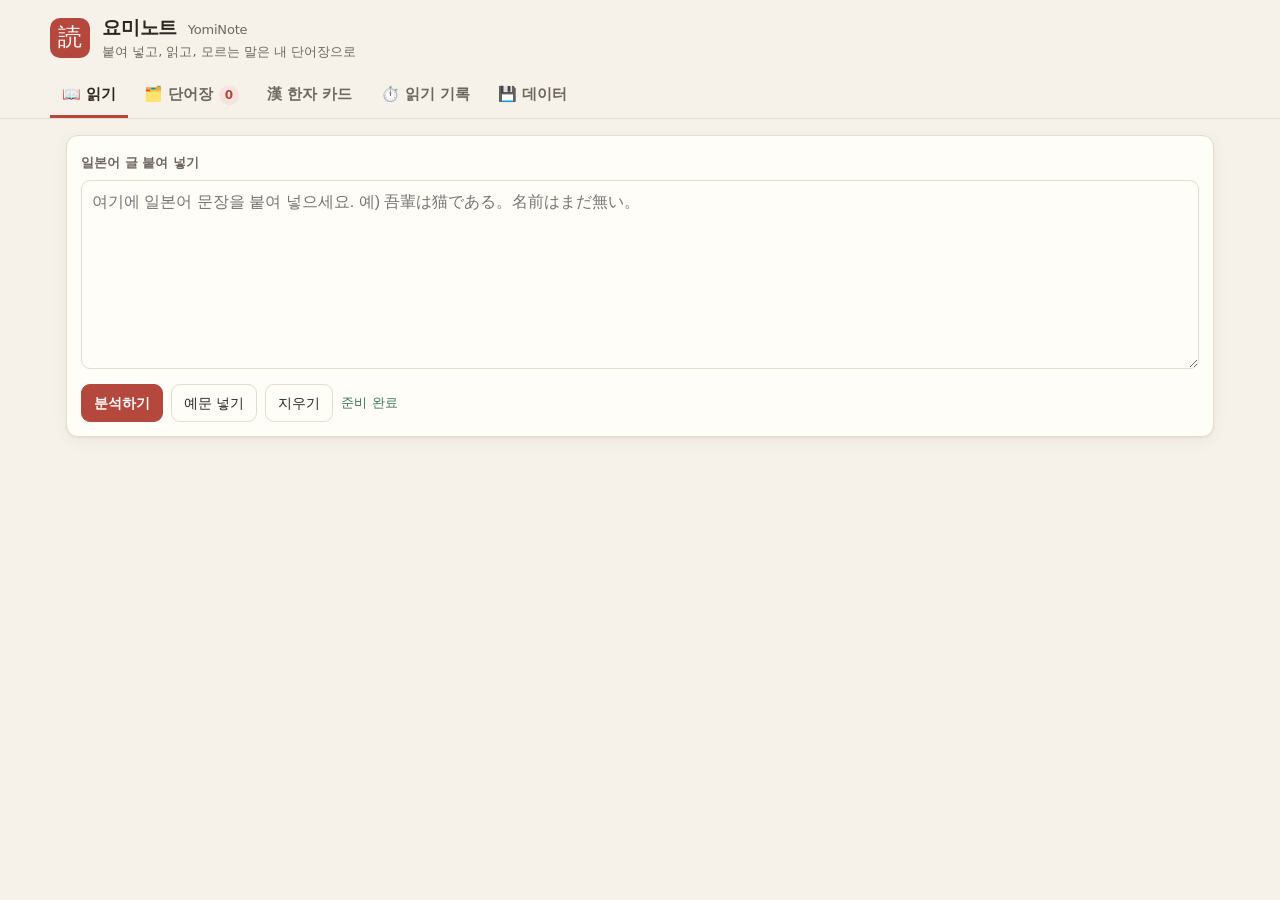
==== yomi-note/index.html @ 4122495d "요미노트(YomiNote): 일본어 후리가나·단어장 학습 앱 추가 - kuromoji.js 형태소 분석으로 후리가나 자동 표시(토글, JLPT 급수별 숨기기) - 단어 클릭 시 영" ====
<!doctype html>
<html lang="ko">
<head>
  <meta charset="utf-8">
  <meta name="viewport" content="width=device-width, initial-scale=1">
  <title>요미노트 YomiNote</title>
  <meta name="description" content="일본어 글을 붙여 넣으면 후리가나와 단어 뜻을 보여 주고, 나만의 단어장을 만드는 학습기">
  <link rel="icon" href="data:image/svg+xml,%3Csvg xmlns='http://www.w3.org/2000/svg' viewBox='0 0 64 64'%3E%3Crect width='64' height='64' rx='14' fill='%23b4483c'/%3E%3Ctext x='32' y='45' font-size='34' text-anchor='middle' fill='white' font-family='sans-serif'%3E読%3C/text%3E%3C/svg%3E">
  <link rel="stylesheet" href="css/style.css">
</head>
<body>
  <header class="app-header">
    <div class="brand">
      <span class="brand-mark" aria-hidden="true">読</span>
      <div>
        <h1>요미노트 <small>YomiNote</small></h1>
        <p class="tagline">붙여 넣고, 읽고, 모르는 말은 내 단어장으로</p>
      </div>
    </div>
    <nav class="tabs" role="tablist">
      <button role="tab" data-tab="reader" aria-selected="true">📖 읽기</button>
      <button role="tab" data-tab="vocab" aria-selected="false">🗂️ 단어장 <span class="count" id="vocab-count">0</span></button>
      <button role="tab" data-tab="kanji" aria-selected="false">漢 한자 카드</button>
      <button role="tab" data-tab="speed" aria-selected="false">⏱️ 읽기 기록</button>
      <button role="tab" data-tab="data" aria-selected="false">💾 데이터</button>
    </nav>
  </header>

  <main>
    <!-- ================= 읽기 ================= -->
    <section class="panel" id="tab-reader" role="tabpanel">
      <div class="input-area" id="input-area">
        <label for="source-text" class="label">일본어 글 붙여 넣기</label>
        <textarea id="source-text" rows="6" placeholder="여기에 일본어 문장을 붙여 넣으세요. 예) 吾輩は猫である。名前はまだ無い。"></textarea>
        <div class="row">
          <button class="btn primary" id="btn-analyze">분석하기</button>
          <button class="btn" id="btn-sample">예문 넣기</button>
          <button class="btn ghost" id="btn-clear">지우기</button>
          <span class="status" id="analyzer-status">형태소 사전 준비 중…</span>
        </div>
      </div>

      <div class="toolbar" id="reader-toolbar" hidden>
        <div class="tool-group">
          <label class="switch"><input type="checkbox" id="opt-furigana" checked><span>후리가나</span></label>
          <select id="opt-furigana-level" title="후리가나를 표시할 한자 범위">
            <option value="0">모든 단어에 표시</option>
            <option value="5">N5 단어는 숨기기</option>
            <option value="4">N4까지 숨기기</option>
            <option value="3">N3까지 숨기기</option>
            <option value="2">N2까지 숨기기</option>
          </select>
          <label class="switch"><input type="checkbox" id="opt-highlight" checked><span>단어장 단어 강조</span></label>
          <label class="inline">글자 <input type="range" id="opt-size" min="16" max="34" value="22"></label>
        </div>
        <div class="tool-group">
          <button class="btn" id="btn-tts-all">🔊 전체 읽기</button>
          <button class="btn" id="btn-tts-stop" disabled>■ 정지</button>
          <label class="inline">속도 <input type="range" id="opt-rate" min="0.5" max="1.5" step="0.1" value="1"><output id="rate-out">1.0</output></label>
          <select id="opt-voice" title="일본어 음성"></select>
        </div>
        <div class="tool-group">
          <button class="btn" id="btn-timer">⏱️ 읽기 시작</button>
          <span class="timer" id="timer-display" hidden>00:00</span>
          <button class="btn ghost" id="btn-timer-cancel" hidden>취소</button>
          <button class="btn ghost" id="btn-edit">✏️ 글 수정</button>
          <button class="btn ghost" id="btn-print-text">🖨️ 본문 PDF</button>
        </div>
      </div>

      <div class="reader-layout">
        <article class="reader" id="reader" lang="ja" aria-live="polite"></article>
        <aside class="word-panel" id="word-panel" hidden></aside>
      </div>
      <p class="hint" id="reader-hint" hidden>단어를 누르면 읽기·뜻·JLPT 급수를 볼 수 있어요. 한자를 눌러 카드도 열어 보세요.</p>
    </section>

    <!-- ================= 단어장 ================= -->
    <section class="panel" id="tab-vocab" role="tabpanel" hidden>
      <div class="subtabs">
        <button class="subtab active" data-sub="words">단어 <span id="cnt-words">0</span></button>
        <button class="subtab" data-sub="kanji">한자 <span id="cnt-kanji">0</span></button>
      </div>
      <div class="filters">
        <input type="search" id="vocab-search" placeholder="검색 (표기·읽기·뜻·메모)">
        <select id="vocab-jlpt">
          <option value="">JLPT 전체</option>
          <option value="5">N5</option><option value="4">N4</option><option value="3">N3</option>
          <option value="2">N2</option><option value="1">N1</option><option value="0">급외</option>
        </select>
        <select id="vocab-status">
          <option value="">상태 전체</option>
          <option value="learning">외우는 중</option>
          <option value="known">외웠어요</option>
        </select>
        <select id="vocab-sort">
          <option value="new">최근 추가순</option>
          <option value="old">오래된 순</option>
          <option value="kana">읽기순(あいう)</option>
          <option value="jlpt">JLPT 쉬운 순</option>
        </select>
      </div>
      <details class="add-form">
        <summary>＋ 직접 추가하기</summary>
        <form id="manual-add" autocomplete="off">
          <input name="word" placeholder="표기 (예: 勉強 / 漢)" required>
          <input name="reading" placeholder="읽기 (예: べんきょう)">
          <input name="ko" placeholder="한국어 뜻">
          <input name="en" placeholder="영어 뜻 (선택)">
          <button class="btn primary" type="submit">추가</button>
        </form>
      </details>
      <div class="export-bar">
        <span class="label">내보내기</span>
        <select id="export-scope" title="내보낼 범위">
          <option value="all">단어 + 한자 전체</option>
          <option value="current">지금 보이는 목록만</option>
        </select>
        <button class="btn" data-export="xlsx">📊 엑셀</button>
        <button class="btn" data-export="docx">📝 워드</button>
        <button class="btn" data-export="pdf">📄 PDF</button>
        <button class="btn ghost" data-export="csv">CSV</button>
        <button class="btn ghost" id="btn-tts-vocab">🔊 목록 읽기</button>
      </div>
      <div id="vocab-list" class="vocab-list"></div>
    </section>

    <!-- ================= 한자 카드 ================= -->
    <section class="panel" id="tab-kanji" role="tabpanel" hidden>
      <div class="filters">
        <select id="kanji-source">
          <option value="text">지금 읽는 글의 한자</option>
          <option value="vocab">단어장의 한자</option>
          <option value="all">JLPT 한자 전체</option>
        </select>
        <div class="chips" id="kanji-levels">
          <button class="chip active" data-level="">전체</button>
          <button class="chip" data-level="5">N5</button>
          <button class="chip" data-level="4">N4</button>
          <button class="chip" data-level="3">N3</button>
          <button class="chip" data-level="2">N2</button>
          <button class="chip" data-level="1">N1</button>
          <button class="chip" data-level="0">급외</button>
        </div>
        <input type="search" id="kanji-search" placeholder="한자·읽기·뜻 검색">
      </div>
      <p class="hint" id="kanji-summary"></p>
      <div class="kanji-grid" id="kanji-grid"></div>
    </section>

    <!-- ================= 읽기 기록 ================= -->
    <section class="panel" id="tab-speed" role="tabpanel" hidden>
      <div class="stats" id="speed-stats"></div>
      <div class="chart" id="speed-chart"></div>
      <table class="table" id="speed-table">
        <thead><tr><th>날짜</th><th>글</th><th>글자 수</th><th>걸린 시간</th><th>속도(자/분)</th><th></th></tr></thead>
        <tbody></tbody>
      </table>
      <p class="hint">읽기 탭에서 <b>⏱️ 읽기 시작</b> → 다 읽은 뒤 <b>다 읽었어요</b>를 누르면 기록됩니다. 글자 수는 공백·줄바꿈을 뺀 문자 수입니다.</p>
    </section>

    <!-- ================= 데이터 ================= -->
    <section class="panel" id="tab-data" role="tabpanel" hidden>
      <div class="card-box">
        <h2>백업과 복원</h2>
        <p>모든 데이터(단어장·읽기 기록·설정)는 이 브라우저의 <b>localStorage</b>에만 저장됩니다. 브라우저 데이터를 지우거나 다른 기기에서 쓰려면 백업 파일을 활용하세요.</p>
        <div class="row">
          <button class="btn primary" id="btn-backup">⬇️ 백업 파일(JSON) 저장</button>
          <label class="btn">⬆️ 백업 불러오기<input type="file" id="file-restore" accept="application/json,.json" hidden></label>
        </div>
        <p class="hint" id="storage-usage"></p>
      </div>
      <div class="card-box">
        <h2>음성(TTS) 확인</h2>
        <p id="voice-info"></p>
        <div class="row">
          <input id="tts-test" value="こんにちは。今日もいい天気ですね。" lang="ja">
          <button class="btn" id="btn-tts-test">🔊 들어 보기</button>
        </div>
      </div>
      <div class="card-box danger">
        <h2>초기화</h2>
        <p>단어장과 읽기 기록을 모두 지웁니다. 되돌릴 수 없으니 먼저 백업하세요.</p>
        <button class="btn danger" id="btn-reset">모든 데이터 지우기</button>
      </div>
      <div class="card-box">
        <h2>데이터 출처</h2>
        <ul class="credits">
          <li>형태소 분석: <a href="https://github.com/takuyaa/kuromoji.js" target="_blank" rel="noopener">kuromoji.js</a> (Apache-2.0, IPADIC)</li>
          <li>단어 뜻·JLPT: <a href="https://github.com/jamsinclair/open-anki-jlpt-decks" target="_blank" rel="noopener">open-anki-jlpt-decks</a> (MIT, JMdict 기반)</li>
          <li>한자 정보: <a href="https://github.com/davidluzgouveia/kanji-data" target="_blank" rel="noopener">kanji-data</a> (MIT) · <a href="https://www.edrdg.org/wiki/index.php/KANJIDIC_Project" target="_blank" rel="noopener">KANJIDIC2</a> (CC BY-SA 4.0, EDRDG)</li>
          <li>획순: <a href="https://kanjivg.tagaini.net/" target="_blank" rel="noopener">KanjiVG</a> (CC BY-SA 3.0, Ulrich Apel) — 카드를 열 때 GitHub에서 불러옵니다.</li>
          <li>엑셀: <a href="https://sheetjs.com/" target="_blank" rel="noopener">SheetJS</a> (Apache-2.0) · 워드: <a href="https://docx.js.org/" target="_blank" rel="noopener">docx</a> (MIT)</li>
        </ul>
      </div>
    </section>
  </main>

  <!-- 한자 카드 모달 -->
  <dialog id="kanji-dialog" class="kanji-dialog">
    <div id="kanji-dialog-body"></div>
  </dialog>

  <div class="toast" id="toast" role="status" aria-live="polite"></div>

  <script src="vendor/kuromoji/kuromoji.js"></script>
  <script type="module" src="js/app.js"></script>
</body>
</html>
---- yomi-note/css/style.css ----
/* 요미노트 YomiNote */
:root {
  --bg: #f6f2ea;
  --paper: #fffdf8;
  --ink: #2b2622;
  --muted: #6f665d;
  --line: #e4dccf;
  --accent: #b4483c;      /* 朱色 */
  --accent-soft: #f6e3df;
  --indigo: #2f4b7c;      /* 藍色 */
  --indigo-soft: #e3e9f4;
  --ok: #3d7a4f;
  --ok-soft: #e1f0e5;
  --warn: #a8761b;
  --shadow: 0 1px 2px rgba(60, 40, 20, .06), 0 4px 16px rgba(60, 40, 20, .06);
  --radius: 12px;
  --font-ui: "Pretendard", "Apple SD Gothic Neo", "Malgun Gothic", "Noto Sans KR", system-ui, sans-serif;
  --font-ja: "Hiragino Sans", "Hiragino Kaku Gothic ProN", "Yu Gothic", "YuGothic", "Meiryo", "Noto Sans JP", "Noto Sans CJK JP", sans-serif;
  --font-ja-serif: "Hiragino Mincho ProN", "Yu Mincho", "YuMincho", "Noto Serif JP", "Noto Serif CJK JP", serif;
  --reader-size: 22px;
  --jlpt5: #3d7a4f; --jlpt4: #2f7a8a; --jlpt3: #2f4b7c; --jlpt2: #7a4a8a; --jlpt1: #b4483c; --jlpt0: #8a8178;
  color-scheme: light;
}
@media (prefers-color-scheme: dark) {
  :root {
    --bg: #1c1a18; --paper: #262320; --ink: #ece6dc; --muted: #a79d91; --line: #3b3631;
    --accent: #e0796b; --accent-soft: #42282399; --indigo: #9db4e0; --indigo-soft: #2a3346;
    --ok: #7cc08f; --ok-soft: #233529; --warn: #e0b45c;
    --shadow: 0 1px 2px rgba(0,0,0,.3), 0 4px 16px rgba(0,0,0,.25);
    --jlpt5: #7cc08f; --jlpt4: #6cc0cf; --jlpt3: #9db4e0; --jlpt2: #c79ad6; --jlpt1: #e0796b; --jlpt0: #a79d91;
    color-scheme: dark;
  }
}

* { box-sizing: border-box; }
html, body { margin: 0; }
body {
  background: var(--bg);
  color: var(--ink);
  font-family: var(--font-ui);
  font-size: 15px;
  line-height: 1.6;
  -webkit-text-size-adjust: 100%;
}
a { color: var(--indigo); }
button, input, select, textarea { font: inherit; color: inherit; }
[hidden] { display: none !important; }

/* ---------- 헤더 ---------- */
.app-header {
  position: sticky; top: 0; z-index: 20;
  background: color-mix(in srgb, var(--bg) 92%, transparent);
  backdrop-filter: blur(8px);
  border-bottom: 1px solid var(--line);
  padding: 12px 16px 0;
}
.brand { display: flex; align-items: center; gap: 12px; max-width: 1180px; margin: 0 auto; }
.brand-mark {
  width: 40px; height: 40px; border-radius: 10px; background: var(--accent); color: #fff;
  display: grid; place-items: center; font-family: var(--font-ja-serif); font-size: 24px; flex: none;
}
.brand h1 { margin: 0; font-size: 19px; letter-spacing: -.01em; }
.brand h1 small { font-weight: 500; color: var(--muted); font-size: 13px; margin-left: 4px; }
.tagline { margin: 0; color: var(--muted); font-size: 13px; }
.tabs { display: flex; gap: 4px; max-width: 1180px; margin: 10px auto 0; overflow-x: auto; scrollbar-width: none; }
.tabs::-webkit-scrollbar { display: none; }
.tabs button {
  border: 0; background: none; padding: 9px 12px; border-bottom: 3px solid transparent;
  color: var(--muted); cursor: pointer; white-space: nowrap; font-weight: 600;
}
.tabs button[aria-selected="true"] { color: var(--ink); border-bottom-color: var(--accent); }
.count {
  display: inline-block; min-width: 20px; padding: 0 6px; border-radius: 10px;
  background: var(--accent-soft); color: var(--accent); font-size: 12px; text-align: center;
}

main { max-width: 1180px; margin: 0 auto; padding: 16px; }
.panel { animation: fade .15s ease; }
@keyframes fade { from { opacity: 0; } to { opacity: 1; } }

/* ---------- 공통 컨트롤 ---------- */
.label { font-weight: 700; font-size: 13px; color: var(--muted); }
.row { display: flex; flex-wrap: wrap; gap: 8px; align-items: center; margin-top: 8px; }
.btn {
  display: inline-flex; align-items: center; gap: 4px;
  border: 1px solid var(--line); background: var(--paper); color: var(--ink);
  padding: 7px 12px; border-radius: 9px; cursor: pointer; font-size: 14px; white-space: nowrap;
}
.btn:hover:not(:disabled) { border-color: var(--muted); }
.btn:disabled { opacity: .45; cursor: default; }
.btn.primary { background: var(--accent); border-color: var(--accent); color: #fff; font-weight: 700; }
.btn.ghost { background: transparent; }
.btn.danger { color: #fff; background: #a33; border-color: #a33; }
.btn.small { padding: 3px 8px; font-size: 13px; }
.btn.on { background: var(--ok-soft); border-color: var(--ok); color: var(--ok); }
input[type="search"], input:not([type]), select, textarea {
  border: 1px solid var(--line); background: var(--paper); border-radius: 9px; padding: 7px 10px; min-width: 0;
}
textarea { width: 100%; resize: vertical; font-family: var(--font-ja); font-size: 16px; line-height: 1.8; margin-top: 6px; }
input:focus, select:focus, textarea:focus, .btn:focus-visible { outline: 2px solid var(--indigo); outline-offset: 1px; }
.status { color: var(--muted); font-size: 13px; }
.status.ready { color: var(--ok); }
.status.error { color: var(--accent); }
.hint { color: var(--muted); font-size: 13px; }
.inline { display: inline-flex; align-items: center; gap: 6px; font-size: 13px; color: var(--muted); }
.inline input[type="range"] { width: 90px; accent-color: var(--accent); }
.switch { display: inline-flex; align-items: center; gap: 6px; cursor: pointer; font-size: 14px; }
.switch input { accent-color: var(--accent); width: 16px; height: 16px; }

/* ---------- 읽기 ---------- */
.input-area, .card-box {
  background: var(--paper); border: 1px solid var(--line); border-radius: var(--radius); padding: 14px; box-shadow: var(--shadow);
}
.toolbar {
  display: flex; flex-wrap: wrap; gap: 8px 18px; align-items: center;
  margin: 14px 0 10px; padding: 10px 12px; border-radius: var(--radius);
  background: var(--paper); border: 1px solid var(--line);
}
.tool-group { display: flex; flex-wrap: wrap; gap: 8px; align-items: center; }
.timer { font-variant-numeric: tabular-nums; font-weight: 700; color: var(--accent); min-width: 52px; }

.reader-layout { display: grid; grid-template-columns: minmax(0, 1fr); gap: 16px; align-items: start; }
.reader-layout.with-panel { grid-template-columns: minmax(0, 1fr) 340px; }
.reader {
  background: var(--paper); border: 1px solid var(--line); border-radius: var(--radius); box-shadow: var(--shadow);
  padding: 22px 24px; font-family: var(--font-ja); font-size: var(--reader-size); line-height: 2.3;
  word-break: normal; overflow-wrap: anywhere; min-height: 120px;
}
.reader:empty { display: none; }
.reader p { margin: 0 0 .6em; }
.tok { border-radius: 4px; cursor: pointer; transition: background .1s; }
.tok:hover { background: var(--indigo-soft); }
.tok.punct { cursor: default; }
.tok.punct:hover { background: none; }
.tok.active { background: var(--accent-soft); box-shadow: 0 0 0 2px var(--accent-soft); }
.reader.highlight .tok.in-vocab { border-bottom: 2px solid var(--accent); }
.reader.highlight .tok.in-vocab.known { border-bottom-color: var(--ok); }
.tok.speaking { background: color-mix(in srgb, var(--warn) 22%, transparent); }
ruby { ruby-position: over; }
rt { font-size: .48em; color: var(--accent); font-weight: 500; letter-spacing: .02em; user-select: none; }
.reader.no-furigana rt, .reader rt.hide { visibility: hidden; }

/* 단어 패널 */
.word-panel {
  position: sticky; top: 118px; background: var(--paper); border: 1px solid var(--line); border-radius: var(--radius);
  box-shadow: var(--shadow); padding: 16px; max-height: calc(100vh - 140px); overflow: auto;
}
.wp-head { display: flex; justify-content: space-between; align-items: flex-start; gap: 8px; }
.wp-word { font-family: var(--font-ja); font-size: 34px; line-height: 1.3; margin: 0; }
.wp-word rt { font-size: .4em; }
.wp-close { border: 0; background: none; font-size: 20px; cursor: pointer; color: var(--muted); }
.wp-meta { color: var(--muted); font-size: 13px; margin: 2px 0 10px; }
.wp-meta .ja { font-family: var(--font-ja); color: var(--ink); }
.wp-section { border-top: 1px dashed var(--line); padding-top: 10px; margin-top: 10px; }
.wp-section h3 { font-size: 12px; color: var(--muted); margin: 0 0 6px; letter-spacing: .04em; }
.wp-en { margin: 0; }
.wp-en li { margin-bottom: 2px; }
.wp-ko { width: 100%; }
.wp-links { display: flex; gap: 10px; font-size: 13px; margin-top: 6px; flex-wrap: wrap; }
.wp-actions { display: flex; flex-wrap: wrap; gap: 6px; margin-top: 12px; }
.kchips { display: flex; flex-direction: column; gap: 8px; }
.kchip { display: grid; grid-template-columns: 44px 1fr auto; gap: 8px; align-items: center; }
.kchip .kc { font-family: var(--font-ja-serif); font-size: 30px; text-align: center; cursor: pointer; border-radius: 8px; background: var(--bg); }
.kchip .kinfo { font-size: 12px; color: var(--muted); line-height: 1.5; }
.kchip .kinfo .ja { font-family: var(--font-ja); color: var(--ink); }

.jlpt {
  display: inline-block; padding: 0 7px; border-radius: 6px; font-size: 11px; font-weight: 700; line-height: 18px;
  color: #fff; background: var(--jlpt0); vertical-align: middle; font-family: var(--font-ui);
}
.jlpt.n5 { background: var(--jlpt5); } .jlpt.n4 { background: var(--jlpt4); } .jlpt.n3 { background: var(--jlpt3); }
.jlpt.n2 { background: var(--jlpt2); } .jlpt.n1 { background: var(--jlpt1); }
@media (prefers-color-scheme: dark) { .jlpt { color: #1c1a18; } }

/* ---------- 단어장 ---------- */
.subtabs { display: flex; gap: 6px; margin-bottom: 10px; }
.subtab { border: 1px solid var(--line); background: var(--paper); padding: 6px 14px; border-radius: 20px; cursor: pointer; font-weight: 600; }
.subtab.active { background: var(--ink); color: var(--paper); border-color: var(--ink); }
.filters { display: flex; flex-wrap: wrap; gap: 8px; align-items: center; margin-bottom: 10px; }
.filters input[type="search"] { flex: 1 1 200px; }
.add-form { margin-bottom: 10px; }
.add-form summary { cursor: pointer; color: var(--indigo); font-weight: 600; font-size: 14px; }
.add-form form { display: flex; flex-wrap: wrap; gap: 8px; margin-top: 8px; }
.add-form input { flex: 1 1 140px; }
.export-bar {
  display: flex; flex-wrap: wrap; gap: 8px; align-items: center; padding: 10px 12px; margin-bottom: 12px;
  border-radius: var(--radius); background: var(--indigo-soft);
}
.vocab-list { display: grid; gap: 10px; }
.vcard {
  display: grid; grid-template-columns: minmax(120px, 200px) 1fr auto; gap: 14px; align-items: start;
  background: var(--paper); border: 1px solid var(--line); border-radius: var(--radius); padding: 12px 14px;
}
.vcard.known { opacity: .75; }
.vcard .vw { font-family: var(--font-ja); font-size: 24px; line-height: 1.5; word-break: keep-all; }
.vcard .vw.kanji { font-family: var(--font-ja-serif); font-size: 40px; cursor: pointer; }
.vcard .vr { font-family: var(--font-ja); color: var(--accent); font-size: 14px; }
.vcard .vbody { min-width: 0; }
.vcard .vko { width: 100%; font-weight: 600; }
.vcard .ven { color: var(--muted); font-size: 13px; margin-top: 4px; }
.vcard .vctx { font-family: var(--font-ja); font-size: 13px; color: var(--muted); margin-top: 4px; border-left: 3px solid var(--line); padding-left: 8px; }
.vcard .vctx mark { background: var(--accent-soft); color: inherit; }
.vcard .vdate { font-size: 11px; color: var(--muted); margin-top: 4px; }
.vcard .vact { display: flex; flex-direction: column; gap: 6px; align-items: stretch; }
.empty { text-align: center; color: var(--muted); padding: 40px 10px; border: 2px dashed var(--line); border-radius: var(--radius); }

/* ---------- 한자 카드 ---------- */
.chips { display: flex; flex-wrap: wrap; gap: 6px; }
.chip { border: 1px solid var(--line); background: var(--paper); padding: 4px 12px; border-radius: 16px; cursor: pointer; font-size: 13px; font-weight: 600; }
.chip.active { background: var(--indigo); border-color: var(--indigo); color: var(--paper); }
.kanji-grid { display: grid; grid-template-columns: repeat(auto-fill, minmax(92px, 1fr)); gap: 10px; }
.ktile {
  background: var(--paper); border: 1px solid var(--line); border-radius: var(--radius); padding: 8px 6px 6px;
  text-align: center; cursor: pointer; position: relative; transition: transform .1s;
}
.ktile:hover { transform: translateY(-2px); box-shadow: var(--shadow); }
.ktile .kt { font-family: var(--font-ja-serif); font-size: 40px; line-height: 1.2; }
.ktile .km { font-size: 11px; color: var(--muted); white-space: nowrap; overflow: hidden; text-overflow: ellipsis; }
.ktile .jlpt { position: absolute; top: 6px; left: 6px; font-size: 10px; line-height: 15px; padding: 0 5px; }
.ktile .saved { position: absolute; top: 4px; right: 6px; color: var(--accent); font-size: 13px; }

.kanji-dialog {
  border: 0; border-radius: 16px; padding: 0; width: min(560px, calc(100vw - 24px)); max-height: calc(100vh - 32px);
  background: var(--paper); color: var(--ink); box-shadow: 0 20px 60px rgba(0,0,0,.3);
}
.kanji-dialog::backdrop { background: rgba(20, 15, 10, .45); }
.kd { padding: 20px; }
.kd-top { display: grid; grid-template-columns: 180px 1fr; gap: 18px; }
.stroke-box {
  width: 180px; height: 180px; border-radius: 12px; background: var(--bg); position: relative;
  background-image: linear-gradient(var(--line) 1px, transparent 1px), linear-gradient(90deg, var(--line) 1px, transparent 1px);
  background-size: 50% 50%; background-position: center; border: 1px solid var(--line);
}
.stroke-box svg { width: 100%; height: 100%; }
.stroke-box .fallback { position: absolute; inset: 0; display: grid; place-items: center; font-family: var(--font-ja-serif); font-size: 120px; }
.stroke-box path.stroke { fill: none; stroke: var(--ink); stroke-width: 3.2; stroke-linecap: round; stroke-linejoin: round; }
.stroke-box path.stroke.ghost { stroke: var(--line); }
.stroke-box text { font-size: 8px; fill: var(--accent); font-family: var(--font-ui); }
.kd-info dl { margin: 0; display: grid; grid-template-columns: auto 1fr; gap: 4px 12px; font-size: 14px; }
.kd-info dt { color: var(--muted); font-size: 12px; padding-top: 3px; }
.kd-info dd { margin: 0; font-family: var(--font-ja); }
.kd-controls { display: flex; flex-wrap: wrap; gap: 6px; margin-top: 10px; }
.kd-words { margin-top: 16px; border-top: 1px dashed var(--line); padding-top: 12px; }
.kd-words h3 { font-size: 12px; color: var(--muted); margin: 0 0 8px; }
.kd-words ul { list-style: none; margin: 0; padding: 0; display: grid; gap: 4px; }
.kd-words li { display: flex; gap: 8px; align-items: baseline; font-size: 14px; }
.kd-words .ja { font-family: var(--font-ja); font-size: 17px; }
.kd-words .rd { font-family: var(--font-ja); color: var(--accent); font-size: 13px; }
.kd-words .en { color: var(--muted); font-size: 12px; overflow: hidden; text-overflow: ellipsis; white-space: nowrap; }
.kd-foot { display: flex; justify-content: space-between; gap: 8px; margin-top: 16px; flex-wrap: wrap; }
.kd-credit { font-size: 11px; color: var(--muted); }

/* ---------- 읽기 기록 ---------- */
.stats { display: grid; grid-template-columns: repeat(auto-fit, minmax(150px, 1fr)); gap: 10px; margin-bottom: 14px; }
.stat { background: var(--paper); border: 1px solid var(--line); border-radius: var(--radius); padding: 12px 14px; }
.stat b { display: block; font-size: 24px; font-variant-numeric: tabular-nums; }
.stat span { color: var(--muted); font-size: 12px; }
.chart { background: var(--paper); border: 1px solid var(--line); border-radius: var(--radius); padding: 12px; margin-bottom: 14px; }
.chart svg { width: 100%; height: 200px; display: block; }
.chart .bar { fill: var(--indigo); }
.chart .bar.last { fill: var(--accent); }
.chart .avg { stroke: var(--warn); stroke-dasharray: 4 3; }
.chart text { fill: var(--muted); font-size: 11px; }
.table { width: 100%; border-collapse: collapse; background: var(--paper); border-radius: var(--radius); overflow: hidden; border: 1px solid var(--line); }
.table th, .table td { padding: 8px 10px; text-align: left; border-bottom: 1px solid var(--line); font-size: 14px; }
.table th { background: var(--bg); font-size: 12px; color: var(--muted); }
.table td.num { font-variant-numeric: tabular-nums; }
.table td .ja { font-family: var(--font-ja); }

/* ---------- 데이터 ---------- */
#tab-data .card-box { margin-bottom: 14px; }
.card-box h2 { margin: 0 0 6px; font-size: 16px; }
.card-box.danger { border-color: #d9a3a3; }
.credits { padding-left: 18px; margin: 0; font-size: 14px; }

/* ---------- 토스트 ---------- */
.toast {
  position: fixed; left: 50%; bottom: 24px; transform: translate(-50%, 20px); opacity: 0; pointer-events: none;
  background: var(--ink); color: var(--paper); padding: 10px 16px; border-radius: 10px; font-size: 14px;
  transition: all .2s; z-index: 100; max-width: calc(100vw - 32px);
}
.toast.show { opacity: 1; transform: translate(-50%, 0); }

/* ---------- 반응형 ---------- */
@media (max-width: 860px) {
  .reader-layout.with-panel { grid-template-columns: minmax(0, 1fr); }
  .word-panel {
    position: fixed; left: 0; right: 0; bottom: 0; top: auto; z-index: 30; max-height: 62vh;
    border-radius: 16px 16px 0 0; box-shadow: 0 -8px 30px rgba(0,0,0,.18);
  }
  .reader { padding: 16px; }
  .vcard { grid-template-columns: 1fr; gap: 6px; }
  .vcard .vact { flex-direction: row; flex-wrap: wrap; }
  .kd-top { grid-template-columns: 1fr; justify-items: center; }
  .kd-info { width: 100%; }
}

/* ---------- 인쇄(본문 PDF) ---------- */
@media print {
  body { background: #fff; color: #000; }
  .app-header, .input-area, .toolbar, .word-panel, .hint, .toast { display: none !important; }
  main { padding: 0; max-width: none; }
  .panel:not(#tab-reader) { display: none !important; }
  .reader { border: 0; box-shadow: none; padding: 0; }
  .tok.active, .tok.speaking { background: none; box-shadow: none; }
  rt { color: #555; }
}
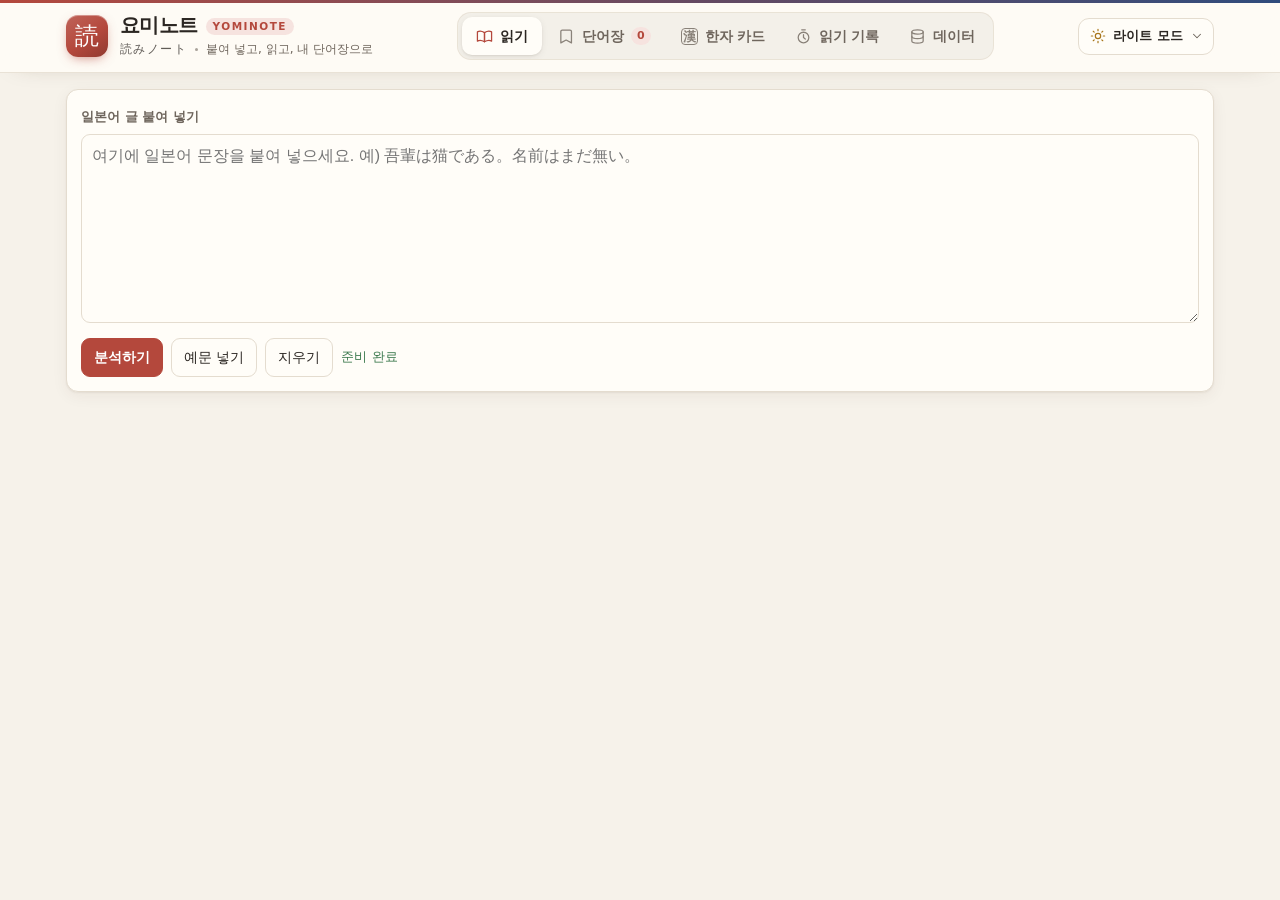
==== commit cf21c875: "요미노트: 상단 헤더 디자인 개선, 라이트/다크 테마 선택 추가, README 배포 안내 수정 - 헤더를 브랜드·세그먼트 메뉴·테마 선택의 한 줄 구성으로 재설계(좁은 화면은 두 " ====
--- a/yomi-note/index.html
+++ b/yomi-note/index.html
@@ -6,24 +6,44 @@
   <title>요미노트 YomiNote</title>
   <meta name="description" content="일본어 글을 붙여 넣으면 후리가나와 단어 뜻을 보여 주고, 나만의 단어장을 만드는 학습기">
   <link rel="icon" href="data:image/svg+xml,%3Csvg xmlns='http://www.w3.org/2000/svg' viewBox='0 0 64 64'%3E%3Crect width='64' height='64' rx='14' fill='%23b4483c'/%3E%3Ctext x='32' y='45' font-size='34' text-anchor='middle' fill='white' font-family='sans-serif'%3E読%3C/text%3E%3C/svg%3E">
+  <script>
+    // 저장된 테마를 화면이 그려지기 전에 적용해 깜박임을 막습니다.
+    try {
+      var t = (JSON.parse(localStorage.getItem('yominote.settings') || '{}').theme) || 'light';
+      document.documentElement.dataset.theme = t === 'dark' ? 'dark' : 'light';
+    } catch (e) { document.documentElement.dataset.theme = 'light'; }
+  </script>
+  <meta name="theme-color" content="#f6f2ea">
   <link rel="stylesheet" href="css/style.css">
 </head>
 <body>
   <header class="app-header">
-    <div class="brand">
-      <span class="brand-mark" aria-hidden="true">読</span>
-      <div>
-        <h1>요미노트 <small>YomiNote</small></h1>
-        <p class="tagline">붙여 넣고, 읽고, 모르는 말은 내 단어장으로</p>
-      </div>
+    <div class="header-inner">
+      <a class="brand" href="#reader" data-tab-link="reader" aria-label="요미노트 처음 화면">
+        <span class="brand-mark" aria-hidden="true">読</span>
+        <span class="brand-text">
+          <span class="brand-title">요미노트<span class="brand-en">YomiNote</span></span>
+          <span class="brand-sub"><span lang="ja">読みノート</span><i aria-hidden="true"></i>붙여 넣고, 읽고, 내 단어장으로</span>
+        </span>
+      </a>
+      <nav class="tabs" role="tablist" aria-label="주 메뉴">
+        <button role="tab" data-tab="reader" aria-selected="true"><svg class="tab-ic" viewBox="0 0 24 24" aria-hidden="true"><path d="M2 5.5C4.5 4 8 4 12 6.5v13C8 17 4.5 17 2 18.5z"/><path d="M22 5.5C19.5 4 16 4 12 6.5v13c4-2.5 7.5-2.5 10-1z"/></svg><span>읽기</span></button>
+        <button role="tab" data-tab="vocab" aria-selected="false"><svg class="tab-ic" viewBox="0 0 24 24" aria-hidden="true"><path d="M6 3h11a2 2 0 0 1 2 2v16l-7.5-4L4 21V5a2 2 0 0 1 2-2z"/></svg><span>단어장</span><span class="count" id="vocab-count">0</span></button>
+        <button role="tab" data-tab="kanji" aria-selected="false"><span class="tab-ic kanji-ic" aria-hidden="true">漢</span><span>한자 카드</span></button>
+        <button role="tab" data-tab="speed" aria-selected="false"><svg class="tab-ic" viewBox="0 0 24 24" aria-hidden="true"><circle cx="12" cy="13.5" r="7.5"/><path d="M12 9.5v4l2.5 2M9.5 2.5h5"/></svg><span>읽기 기록</span></button>
+        <button role="tab" data-tab="data" aria-selected="false"><svg class="tab-ic" viewBox="0 0 24 24" aria-hidden="true"><ellipse cx="12" cy="5.5" rx="8" ry="3"/><path d="M4 5.5v13c0 1.7 3.6 3 8 3s8-1.3 8-3v-13"/><path d="M4 12c0 1.7 3.6 3 8 3s8-1.3 8-3"/></svg><span>데이터</span></button>
+      </nav>
+      <label class="theme-picker" title="화면 테마">
+        <svg class="theme-ic sun" viewBox="0 0 24 24" aria-hidden="true"><circle cx="12" cy="12" r="4"/><path d="M12 2v2M12 20v2M4.9 4.9l1.4 1.4M17.7 17.7l1.4 1.4M2 12h2M20 12h2M4.9 19.1l1.4-1.4M17.7 6.3l1.4-1.4"/></svg>
+        <svg class="theme-ic moon" viewBox="0 0 24 24" aria-hidden="true"><path d="M20.5 14.5A8.5 8.5 0 0 1 9.5 3.5a8.5 8.5 0 1 0 11 11z"/></svg>
+        <span class="sr-only">테마</span>
+        <select id="opt-theme" aria-label="테마 선택">
+          <option value="light">라이트 모드</option>
+          <option value="dark">다크 모드</option>
+        </select>
+        <svg class="chev" viewBox="0 0 24 24" aria-hidden="true"><path d="m6 9 6 6 6-6"/></svg>
+      </label>
     </div>
-    <nav class="tabs" role="tablist">
-      <button role="tab" data-tab="reader" aria-selected="true">📖 읽기</button>
-      <button role="tab" data-tab="vocab" aria-selected="false">🗂️ 단어장 <span class="count" id="vocab-count">0</span></button>
-      <button role="tab" data-tab="kanji" aria-selected="false">漢 한자 카드</button>
-      <button role="tab" data-tab="speed" aria-selected="false">⏱️ 읽기 기록</button>
-      <button role="tab" data-tab="data" aria-selected="false">💾 데이터</button>
-    </nav>
   </header>
 
   <main>
--- a/yomi-note/css/style.css
+++ b/yomi-note/css/style.css
@@ -21,15 +21,14 @@
   --jlpt5: #3d7a4f; --jlpt4: #2f7a8a; --jlpt3: #2f4b7c; --jlpt2: #7a4a8a; --jlpt1: #b4483c; --jlpt0: #8a8178;
   color-scheme: light;
 }
-@media (prefers-color-scheme: dark) {
-  :root {
-    --bg: #1c1a18; --paper: #262320; --ink: #ece6dc; --muted: #a79d91; --line: #3b3631;
-    --accent: #e0796b; --accent-soft: #42282399; --indigo: #9db4e0; --indigo-soft: #2a3346;
-    --ok: #7cc08f; --ok-soft: #233529; --warn: #e0b45c;
-    --shadow: 0 1px 2px rgba(0,0,0,.3), 0 4px 16px rgba(0,0,0,.25);
-    --jlpt5: #7cc08f; --jlpt4: #6cc0cf; --jlpt3: #9db4e0; --jlpt2: #c79ad6; --jlpt1: #e0796b; --jlpt0: #a79d91;
-    color-scheme: dark;
-  }
+/* 다크 모드: 상단 테마 선택에서 고릅니다 */
+:root[data-theme="dark"] {
+  --bg: #1c1a18; --paper: #262320; --ink: #ece6dc; --muted: #a79d91; --line: #3b3631;
+  --accent: #e0796b; --accent-soft: #42282399; --indigo: #9db4e0; --indigo-soft: #2a3346;
+  --ok: #7cc08f; --ok-soft: #233529; --warn: #e0b45c;
+  --shadow: 0 1px 2px rgba(0,0,0,.3), 0 4px 16px rgba(0,0,0,.25);
+  --jlpt5: #7cc08f; --jlpt4: #6cc0cf; --jlpt3: #9db4e0; --jlpt2: #c79ad6; --jlpt1: #e0796b; --jlpt0: #a79d91;
+  color-scheme: dark;
 }
 
 * { box-sizing: border-box; }
@@ -47,31 +46,120 @@
 [hidden] { display: none !important; }
 
 /* ---------- 헤더 ---------- */
+.sr-only { position: absolute; width: 1px; height: 1px; overflow: hidden; clip: rect(0 0 0 0); white-space: nowrap; }
 .app-header {
   position: sticky; top: 0; z-index: 20;
-  background: color-mix(in srgb, var(--bg) 92%, transparent);
-  backdrop-filter: blur(8px);
-  border-bottom: 1px solid var(--line);
-  padding: 12px 16px 0;
-}
-.brand { display: flex; align-items: center; gap: 12px; max-width: 1180px; margin: 0 auto; }
+  background: color-mix(in srgb, var(--paper) 82%, transparent);
+  backdrop-filter: saturate(1.4) blur(14px);
+  -webkit-backdrop-filter: saturate(1.4) blur(14px);
+  border-bottom: 1px solid color-mix(in srgb, var(--line) 80%, transparent);
+  box-shadow: 0 1px 0 rgba(255,255,255,.4) inset, 0 6px 24px -18px rgba(60, 40, 20, .35);
+}
+.app-header::before {
+  content: ""; position: absolute; inset: 0 0 auto; height: 3px;
+  background: linear-gradient(90deg, var(--accent), color-mix(in srgb, var(--accent) 40%, var(--indigo)) 55%, var(--indigo));
+}
+.header-inner {
+  max-width: 1180px; margin: 0 auto; padding: 12px 16px;
+  display: grid; grid-template-columns: auto 1fr auto; align-items: center; gap: 12px 24px;
+}
+.brand { display: flex; align-items: center; gap: 12px; text-decoration: none; color: inherit; min-width: 0; }
 .brand-mark {
-  width: 40px; height: 40px; border-radius: 10px; background: var(--accent); color: #fff;
-  display: grid; place-items: center; font-family: var(--font-ja-serif); font-size: 24px; flex: none;
-}
-.brand h1 { margin: 0; font-size: 19px; letter-spacing: -.01em; }
-.brand h1 small { font-weight: 500; color: var(--muted); font-size: 13px; margin-left: 4px; }
-.tagline { margin: 0; color: var(--muted); font-size: 13px; }
-.tabs { display: flex; gap: 4px; max-width: 1180px; margin: 10px auto 0; overflow-x: auto; scrollbar-width: none; }
+  width: 42px; height: 42px; border-radius: 12px; flex: none; display: grid; place-items: center;
+  font-family: var(--font-ja-serif); font-size: 24px; color: #fff;
+  background: linear-gradient(145deg, color-mix(in srgb, var(--accent) 85%, #fff), var(--accent) 55%, color-mix(in srgb, var(--accent) 80%, #000));
+  box-shadow: 0 1px 0 rgba(255,255,255,.35) inset, 0 4px 12px -4px color-mix(in srgb, var(--accent) 70%, transparent);
+}
+.brand-text { display: flex; flex-direction: column; min-width: 0; }
+.brand-title {
+  display: flex; align-items: baseline; gap: 8px;
+  font-size: 20px; font-weight: 800; letter-spacing: -.03em; line-height: 1.2; white-space: nowrap;
+}
+.brand-en {
+  font-size: 10.5px; font-weight: 700; letter-spacing: .14em; text-transform: uppercase;
+  color: var(--accent); padding: 2px 7px; border-radius: 999px; background: var(--accent-soft);
+  transform: translateY(-2px);
+}
+.brand-sub {
+  display: flex; align-items: center; gap: 8px; margin-top: 3px;
+  font-size: 12px; color: var(--muted); white-space: nowrap; overflow: hidden; text-overflow: ellipsis;
+}
+.brand-sub [lang="ja"] { font-family: var(--font-ja-serif); letter-spacing: .12em; color: var(--ink); opacity: .75; }
+.brand-sub i { width: 3px; height: 3px; border-radius: 50%; background: var(--muted); opacity: .6; flex: none; }
+
+/* 메뉴: 세그먼트 컨트롤 */
+.tabs {
+  justify-self: center; display: flex; gap: 2px; padding: 4px; border-radius: 14px;
+  background: color-mix(in srgb, var(--ink) 5%, transparent);
+  border: 1px solid color-mix(in srgb, var(--line) 70%, transparent);
+  overflow-x: auto; scrollbar-width: none; max-width: 100%;
+}
 .tabs::-webkit-scrollbar { display: none; }
 .tabs button {
-  border: 0; background: none; padding: 9px 12px; border-bottom: 3px solid transparent;
-  color: var(--muted); cursor: pointer; white-space: nowrap; font-weight: 600;
-}
-.tabs button[aria-selected="true"] { color: var(--ink); border-bottom-color: var(--accent); }
+  display: inline-flex; align-items: center; gap: 7px; border: 0; background: none; cursor: pointer;
+  padding: 8px 14px; border-radius: 10px; white-space: nowrap;
+  color: var(--muted); font-weight: 600; font-size: 14px; letter-spacing: -.01em;
+  transition: color .15s, background .15s, box-shadow .15s;
+}
+.tabs button:hover { color: var(--ink); background: color-mix(in srgb, var(--paper) 55%, transparent); }
+.tabs button[aria-selected="true"] {
+  color: var(--ink); background: var(--paper);
+  box-shadow: 0 1px 2px rgba(40, 25, 10, .08), 0 2px 8px -2px rgba(40, 25, 10, .12);
+}
+.tabs button:focus-visible { outline: 2px solid var(--indigo); outline-offset: 1px; }
+.tab-ic { width: 17px; height: 17px; flex: none; fill: none; stroke: currentColor; stroke-width: 1.8; stroke-linecap: round; stroke-linejoin: round; opacity: .8; }
+.kanji-ic {
+  display: inline-grid; place-items: center; font-family: var(--font-ja-serif); font-size: 13px; line-height: 1;
+  border: 1.6px solid currentColor; border-radius: 4px; width: 17px; height: 17px;
+}
+.tabs button[aria-selected="true"] .tab-ic { color: var(--accent); opacity: 1; }
 .count {
-  display: inline-block; min-width: 20px; padding: 0 6px; border-radius: 10px;
-  background: var(--accent-soft); color: var(--accent); font-size: 12px; text-align: center;
+  display: inline-block; min-width: 20px; padding: 0 6px; border-radius: 10px; line-height: 18px;
+  background: var(--accent-soft); color: var(--accent); font-size: 11px; font-weight: 700; text-align: center;
+  font-variant-numeric: tabular-nums;
+}
+.tabs button[aria-selected="true"] .count { background: var(--accent); color: #fff; }
+
+/* 테마 선택 */
+.theme-picker {
+  position: relative; display: inline-flex; align-items: center; justify-self: end;
+  border: 1px solid var(--line); border-radius: 11px; background: var(--paper);
+  transition: border-color .15s;
+}
+.theme-picker:hover { border-color: var(--muted); }
+.theme-picker:focus-within { outline: 2px solid var(--indigo); outline-offset: 1px; }
+.theme-picker select {
+  appearance: none; -webkit-appearance: none; border: 0; background: transparent; outline: none;
+  padding: 7px 30px 7px 34px; font-size: 13px; font-weight: 600; cursor: pointer; border-radius: 11px;
+}
+.theme-picker select:focus { outline: none; }
+.theme-ic, .theme-picker .chev {
+  position: absolute; pointer-events: none; fill: none; stroke: currentColor; stroke-width: 1.8; stroke-linecap: round; stroke-linejoin: round;
+}
+.theme-ic { left: 11px; width: 16px; height: 16px; color: var(--warn); }
+.theme-picker .chev { right: 9px; width: 14px; height: 14px; color: var(--muted); }
+.theme-ic.moon { display: none; color: var(--indigo); }
+:root[data-theme="dark"] .theme-ic.sun { display: none; }
+:root[data-theme="dark"] .theme-ic.moon { display: block; }
+:root[data-theme="dark"] .app-header { box-shadow: 0 6px 24px -18px rgba(0,0,0,.8); }
+:root[data-theme="dark"] .tabs button[aria-selected="true"] { background: #3a352f; box-shadow: 0 1px 2px rgba(0,0,0,.4); }
+:root[data-theme="dark"] .tabs button[aria-selected="true"] .count { color: #1c1a18; }
+
+@media (max-width: 1000px) {
+  .header-inner { grid-template-columns: 1fr auto; padding: 10px 16px 8px; }
+  .tabs { grid-column: 1 / -1; grid-row: 2; justify-self: stretch; }
+  .tabs button { flex: 1 0 auto; justify-content: center; }
+}
+@media (max-width: 560px) {
+  .brand-mark { width: 38px; height: 38px; font-size: 21px; }
+  .brand-title { font-size: 18px; }
+  .brand-sub, .brand-en { display: none; }
+  .tabs button { padding: 7px 10px; font-size: 13px; gap: 5px; }
+  .theme-picker select { padding-left: 32px; padding-right: 26px; }
+}
+@media (max-width: 430px) {
+  .tabs .tab-ic { display: none; }
+  .tabs button { padding: 7px 8px; }
 }
 
 main { max-width: 1180px; margin: 0 auto; padding: 16px; }
@@ -142,8 +230,8 @@
 
 /* 단어 패널 */
 .word-panel {
-  position: sticky; top: 118px; background: var(--paper); border: 1px solid var(--line); border-radius: var(--radius);
-  box-shadow: var(--shadow); padding: 16px; max-height: calc(100vh - 140px); overflow: auto;
+  position: sticky; top: 88px; background: var(--paper); border: 1px solid var(--line); border-radius: var(--radius);
+  box-shadow: var(--shadow); padding: 16px; max-height: calc(100vh - 108px); overflow: auto;
 }
 .wp-head { display: flex; justify-content: space-between; align-items: flex-start; gap: 8px; }
 .wp-word { font-family: var(--font-ja); font-size: 34px; line-height: 1.3; margin: 0; }
@@ -170,7 +258,7 @@
 }
 .jlpt.n5 { background: var(--jlpt5); } .jlpt.n4 { background: var(--jlpt4); } .jlpt.n3 { background: var(--jlpt3); }
 .jlpt.n2 { background: var(--jlpt2); } .jlpt.n1 { background: var(--jlpt1); }
-@media (prefers-color-scheme: dark) { .jlpt { color: #1c1a18; } }
+:root[data-theme="dark"] .jlpt { color: #1c1a18; }
 
 /* ---------- 단어장 ---------- */
 .subtabs { display: flex; gap: 6px; margin-bottom: 10px; }
